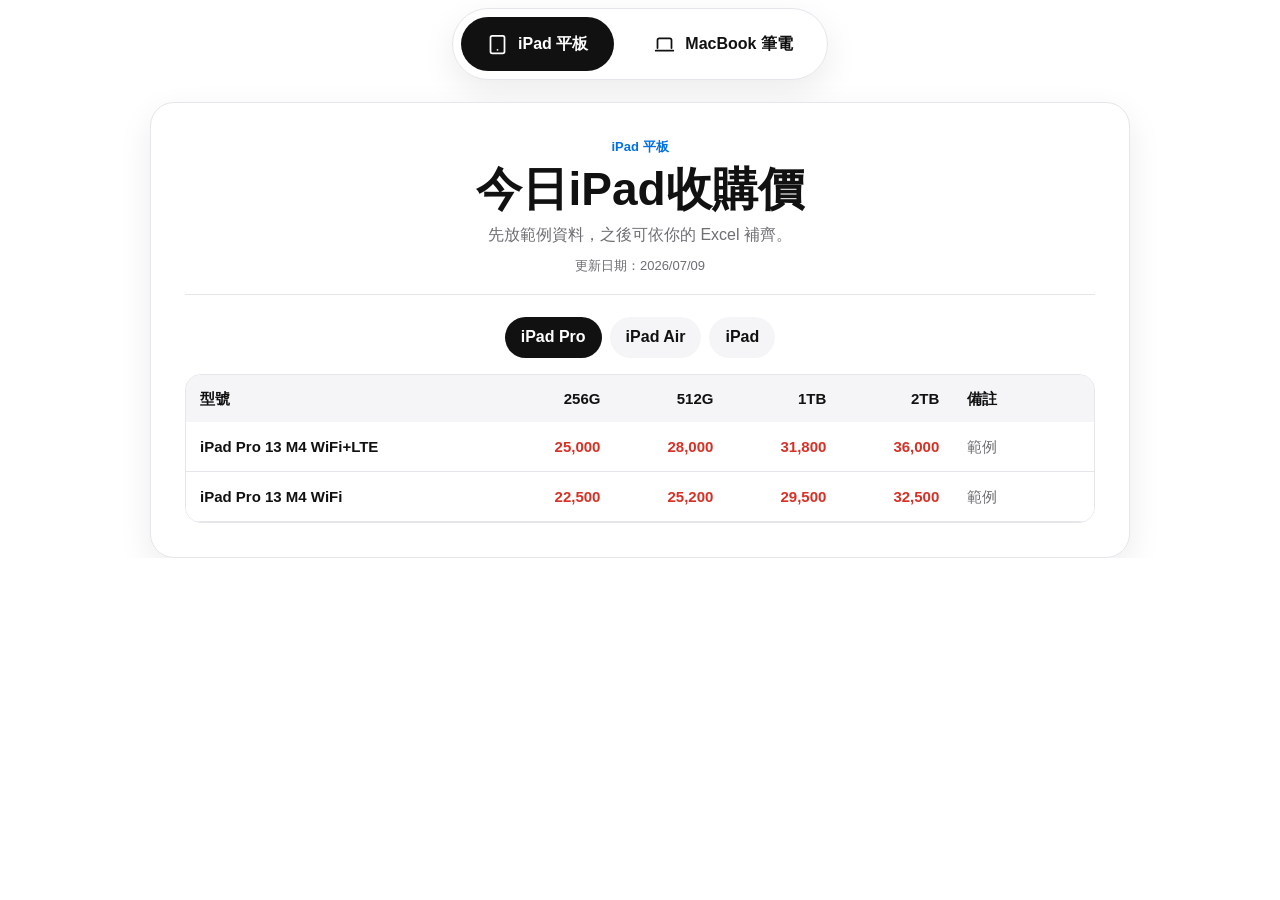
==== embed-ipad-macbook.html @ d2102304 "Add files via upload" ====
<!doctype html>
<html lang="zh-Hant">
  <head>
    <meta charset="utf-8">
    <meta name="viewport" content="width=device-width, initial-scale=1">
    <title>PD通訊 | iPad MacBook 收購價</title>
    <link rel="stylesheet" href="embed.css">
  </head>
  <body data-category-filter="ipad,macbook">
    <main class="embed-shell">
      <section class="market-panel" id="price-table">
        <div class="category-tabs" data-category-tabs="used"></div>

        <div class="market-card">
          <div class="market-heading">
            <p class="eyebrow" data-market-label>iPad 平板</p>
            <h1 data-market-title>今日iPad收購價</h1>
            <p data-market-subtitle>依型號與規格快速查詢收購行情，實際價格以現場檢測為準。</p>
            <span class="updated-date" data-updated="used"></span>
          </div>

          <div class="series-tabs" data-table-tabs="used"></div>

          <div class="table-wrap">
            <table class="price-table matrix-table">
              <thead></thead>
              <tbody data-price-table="used"></tbody>
            </table>
          </div>
        </div>
      </section>
    </main>

    <script src="price-data.js"></script>
    <script src="app.js"></script>
  </body>
</html>
---- embed.css ----
:root {
  --ink: #111111;
  --muted: #6e6e73;
  --line: #e5e5ea;
  --white: #ffffff;
  --soft: #f5f5f7;
  --blue: #0071e3;
  --red: #d93025;
  --shadow: 0 12px 34px rgba(0, 0, 0, 0.08);
}

* { box-sizing: border-box; }
html { scroll-behavior: smooth; }
body {
  margin: 0;
  color: var(--ink);
  background: transparent;
  font-family: "Noto Sans TC", "Microsoft JhengHei", Arial, sans-serif;
  line-height: 1.55;
}

.embed-shell {
  width: 100%;
  background: transparent;
}

.market-panel {
  padding: 8px 0 0;
  overflow: hidden;
}

.category-tabs {
  display: flex;
  gap: 14px;
  justify-content: center;
  margin: 0 auto 22px;
  padding: 8px;
  width: fit-content;
  max-width: 100%;
  overflow-x: auto;
  background: rgba(255, 255, 255, 0.96);
  border: 1px solid var(--line);
  border-radius: 999px;
  box-shadow: var(--shadow);
  scrollbar-width: none;
}

.category-tabs[hidden] {
  display: none;
}

.category-tabs::-webkit-scrollbar,
.series-tabs::-webkit-scrollbar {
  display: none;
}

.category-tab {
  display: inline-flex;
  align-items: center;
  gap: 10px;
  min-height: 54px;
  padding: 12px 26px;
  color: var(--ink);
  background: transparent;
  border: 0;
  border-radius: 999px;
  cursor: pointer;
  font: inherit;
  font-size: 16px;
  font-weight: 800;
  white-space: nowrap;
}

.category-tab.active {
  color: var(--white);
  background: #111111;
}

.category-icon {
  display: inline-grid;
  width: 21px;
  height: 21px;
  place-items: center;
}

.category-icon svg {
  width: 21px;
  height: 21px;
  fill: none;
  stroke: currentColor;
  stroke-width: 2;
  stroke-linecap: round;
  stroke-linejoin: round;
}

.market-card {
  width: min(100%, 980px);
  margin: 0 auto;
  padding: clamp(18px, 3vw, 34px);
  background: rgba(255, 255, 255, 0.98);
  border: 1px solid var(--line);
  border-radius: 24px;
  box-shadow: var(--shadow);
}

.market-heading {
  display: grid;
  justify-items: center;
  text-align: center;
  gap: 8px;
  margin-bottom: 22px;
  padding-bottom: 18px;
  border-bottom: 1px solid var(--line);
}

.eyebrow {
  margin: 0;
  color: var(--blue);
  font-size: 13px;
  font-weight: 800;
}

h1 {
  margin: 0;
  font-size: clamp(30px, 5vw, 46px);
  line-height: 1.08;
}

p {
  margin: 0;
  color: var(--muted);
}

.updated-date {
  color: var(--muted);
  font-size: 13px;
}

.series-tabs,
.tabs {
  display: flex;
  flex-wrap: wrap;
  justify-content: center;
  gap: 8px;
  margin-bottom: 16px;
}

.tab {
  min-height: 38px;
  padding: 8px 16px;
  color: var(--ink);
  background: var(--soft);
  border: 0;
  border-radius: 999px;
  cursor: pointer;
  font: inherit;
  font-weight: 800;
}

.tab.active {
  color: var(--white);
  background: #111111;
}

.table-wrap {
  overflow-x: auto;
  background: var(--white);
  border: 1px solid var(--line);
  border-radius: 16px;
}

.price-table {
  width: 100%;
  min-width: 0;
  border-collapse: collapse;
  font-size: 15px;
}

.price-table th {
  padding: 12px 14px;
  color: #111111;
  background: var(--soft);
  text-align: left;
  font-weight: 800;
}

.price-table td {
  padding: 13px 14px;
  border-bottom: 1px solid var(--line);
  background: var(--white);
}

.matrix-table th,
.matrix-table td {
  text-align: right;
  white-space: nowrap;
}

.matrix-table th:first-child,
.matrix-table td:first-child,
.matrix-table th:last-child,
.matrix-table td:last-child {
  text-align: left;
}

.model-name {
  color: #111111;
  font-weight: 800;
}

.note-cell {
  min-width: 92px;
  color: var(--muted);
  white-space: normal;
}

.price {
  color: var(--red);
  font-weight: 800;
}

@media (max-width: 700px) {
  .market-panel { padding-top: 0; }
  .category-tabs {
    justify-content: flex-start;
    width: 100%;
    margin-bottom: 16px;
  }
  .category-tab {
    min-height: 50px;
    padding: 10px 18px;
  }
  .market-card {
    border-radius: 18px;
    padding: 18px 14px;
  }
  .market-heading {
    margin-bottom: 16px;
    padding-bottom: 14px;
  }
  h1 {
    font-size: 30px;
  }
  .series-tabs {
    flex-wrap: nowrap;
    justify-content: flex-start;
    overflow-x: auto;
    padding-bottom: 4px;
  }
  .tab {
    flex: 0 0 auto;
    min-height: 44px;
    padding: 9px 18px;
  }
  .table-wrap {
    border-radius: 14px;
  }
  .price-table {
    font-size: 13px;
  }
  .price-table th,
  .price-table td {
    padding: 10px 8px;
  }
  .model-name {
    min-width: 92px;
    white-space: normal;
    line-height: 1.25;
  }
  .matrix-table th,
  .matrix-table td {
    white-space: normal;
  }
  .price {
    white-space: nowrap;
  }
  .note-cell {
    min-width: 72px;
    font-size: 12px;
  }
}
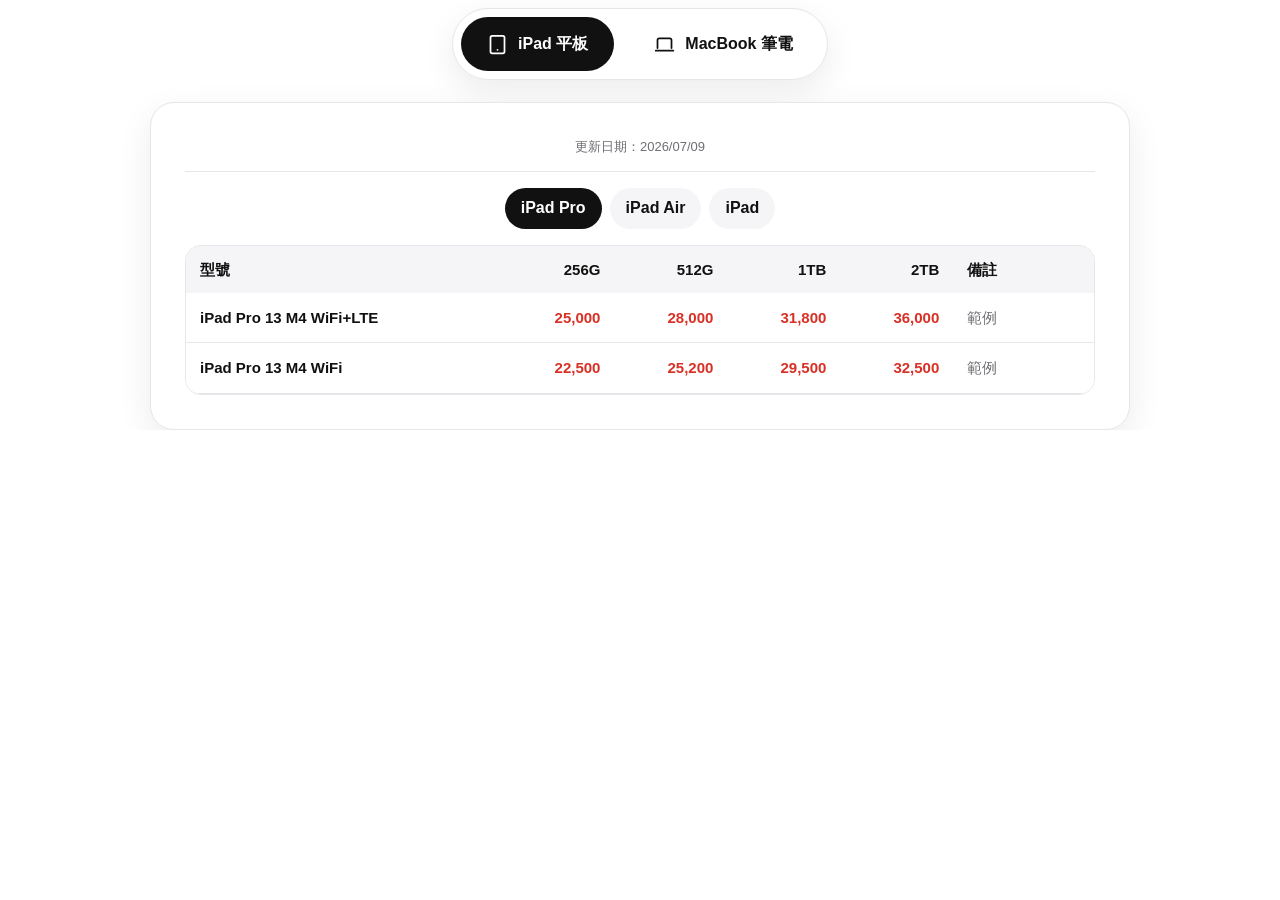
==== commit c7a1e331: "Add files via upload" ====
--- a/embed-ipad-macbook.html
+++ b/embed-ipad-macbook.html
@@ -13,9 +13,6 @@
 
         <div class="market-card">
           <div class="market-heading">
-            <p class="eyebrow" data-market-label>iPad 平板</p>
-            <h1 data-market-title>今日iPad收購價</h1>
-            <p data-market-subtitle>依型號與規格快速查詢收購行情，實際價格以現場檢測為準。</p>
             <span class="updated-date" data-updated="used"></span>
           </div>
 
--- a/embed.css
+++ b/embed.css
@@ -107,9 +107,9 @@
   display: grid;
   justify-items: center;
   text-align: center;
-  gap: 8px;
-  margin-bottom: 22px;
-  padding-bottom: 18px;
+  gap: 6px;
+  margin-bottom: 16px;
+  padding-bottom: 14px;
   border-bottom: 1px solid var(--line);
 }
 
@@ -235,8 +235,8 @@
     padding: 18px 14px;
   }
   .market-heading {
-    margin-bottom: 16px;
-    padding-bottom: 14px;
+    margin-bottom: 12px;
+    padding-bottom: 10px;
   }
   h1 {
     font-size: 30px;
